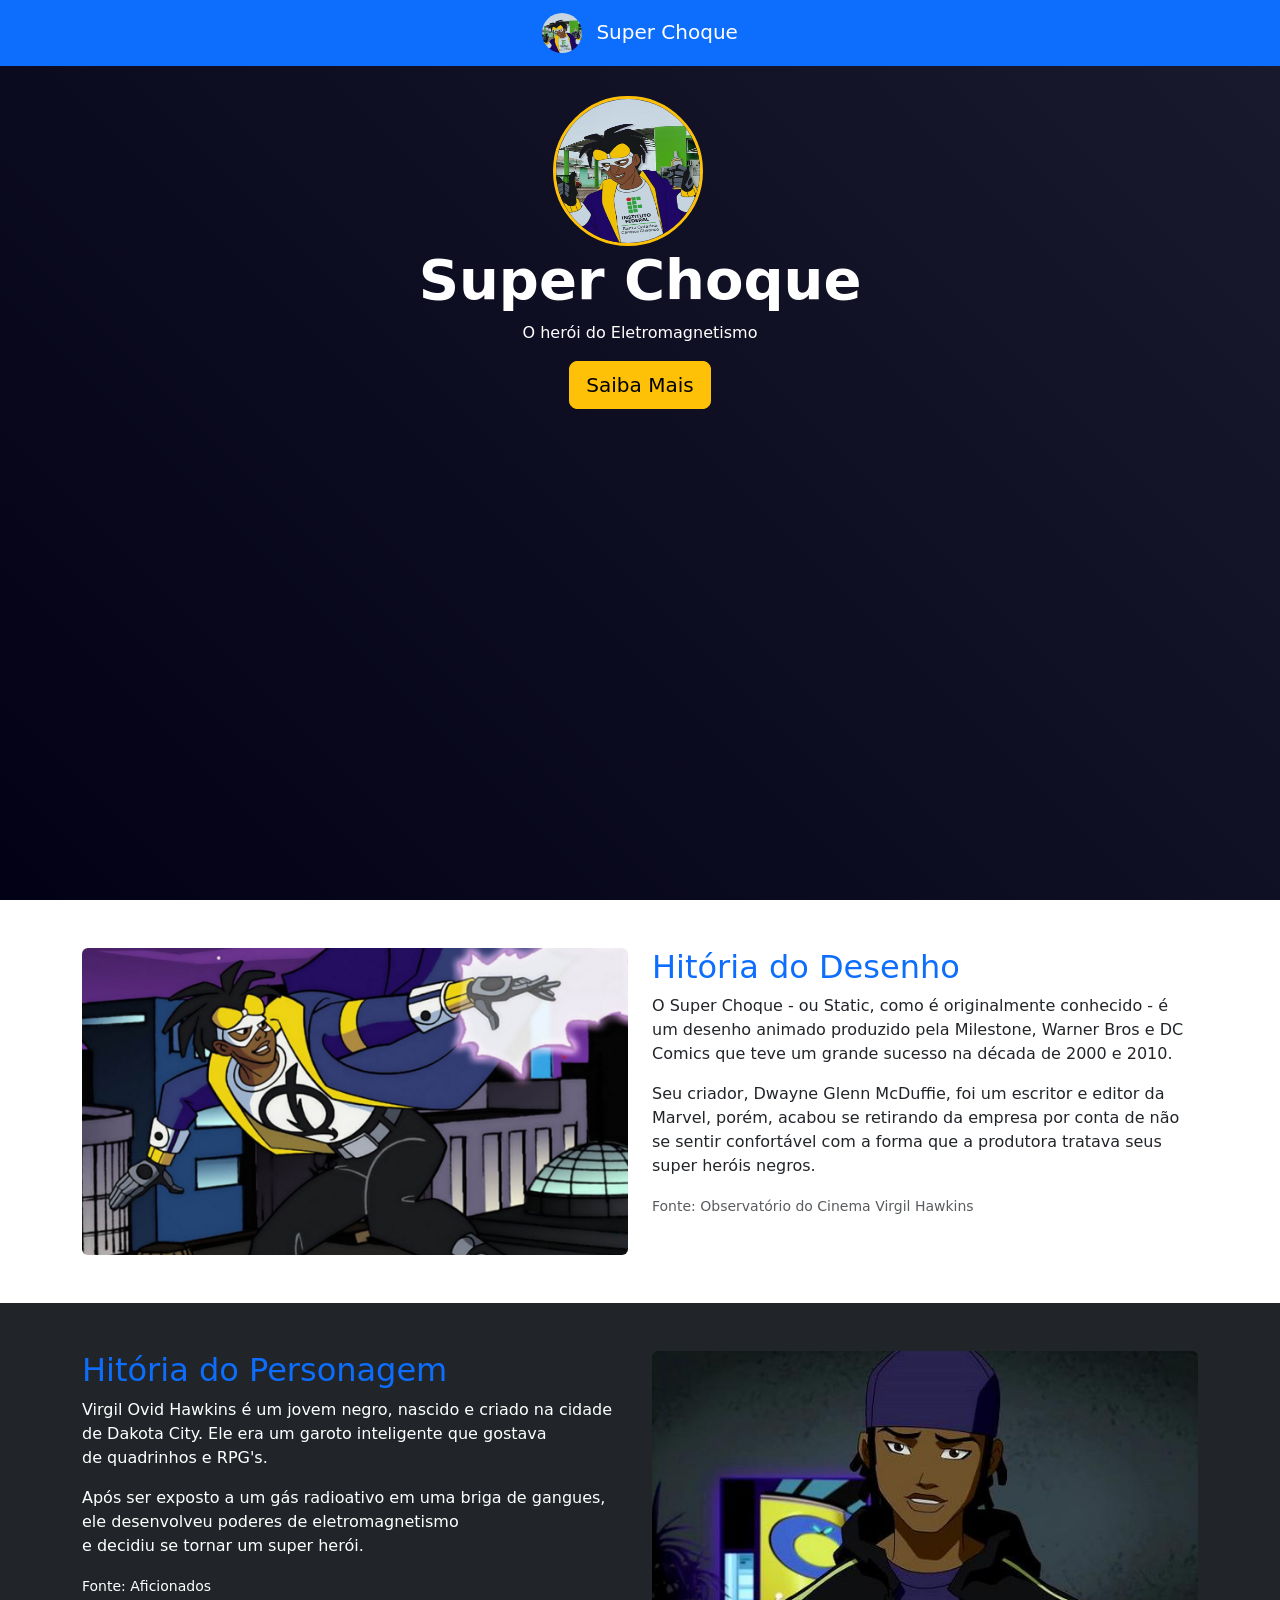
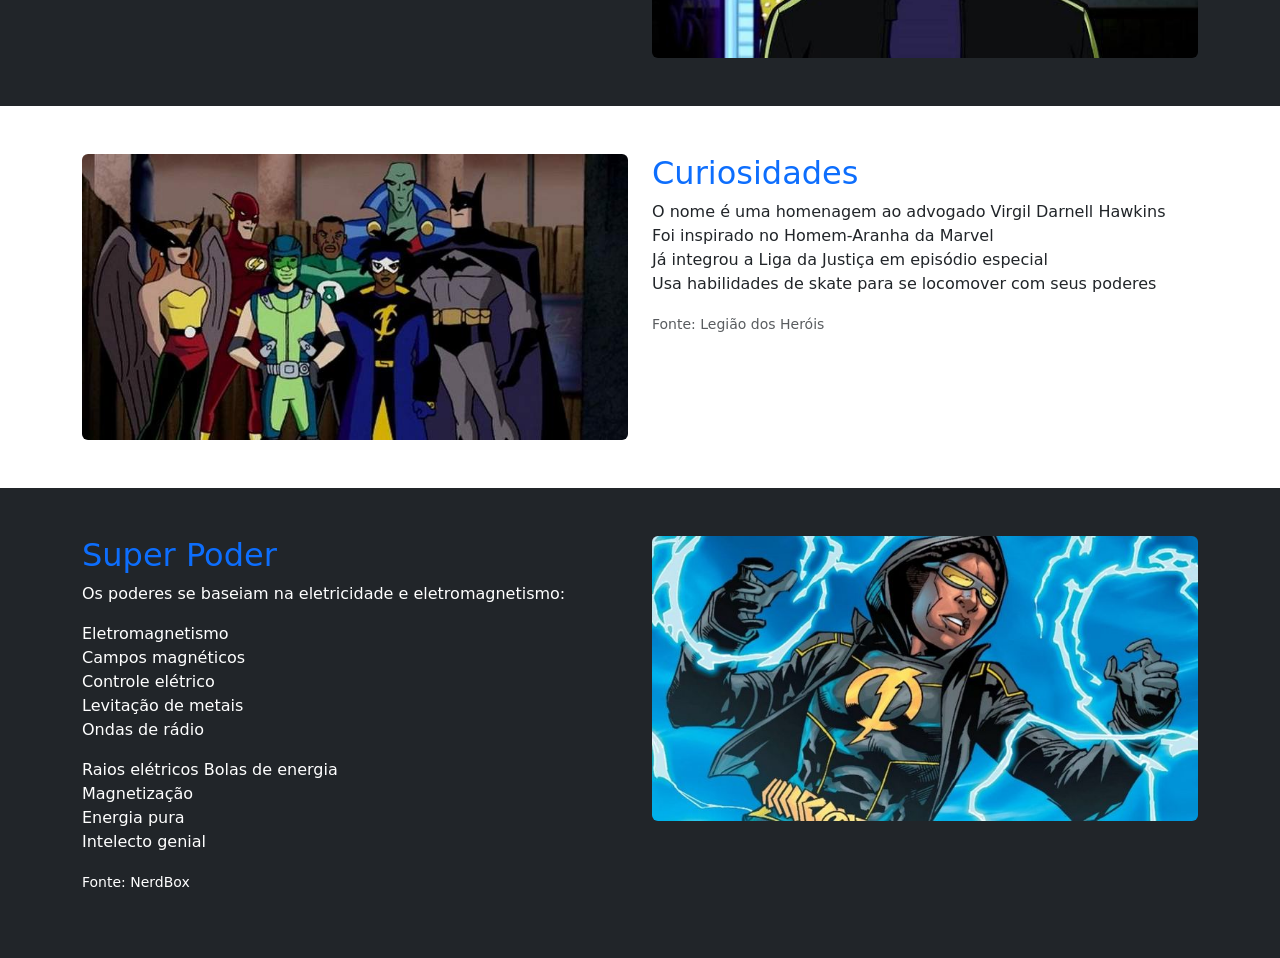
==== site_super_shock/index.html @ 4f136cc4 "Commit do site do super choque" ====
<!doctype html>
<html lang="pt-br">
  <head>
    <meta charset="utf-8">
    <meta name="viewport" content="width=device-width, initial-scale=1">
    <title>Super Choque</title>
    <link href="https://cdn.jsdelivr.net/npm/bootstrap@5.3.8/dist/css/bootstrap.min.css" rel="stylesheet" integrity="sha384-sRIl4kxILFvY47J16cr9ZwB07vP4J8+LH7qKQnuqkuIAvNWLzeN8tE5YBujZqJLB" crossorigin="anonymous">
    <link rel="stylesheet" href="css/style.css"/>
</head>

  <body>

    <!--Menu de navegação -->

    <nav class= "navbar navbar-dark bg-primary fixed-top" >
        <div class="container">
            <a class="navbar-brand mx-auto" href="#">
                <img src="img/icone_tela_principal.png" 
                 width="40"
                 height="40"
                 alt="Super Choque"
                 class="rounded-circle me-2"
                 />
                Super Choque
            </a>
        </div>
    </nav>

    <!--Seção Principal -->
    <header id="inicio" class="hero-section text-center text-white py-5">
        <div class="container mt-5">
            <img 
            src="img/icone_tela_principal.png" 
            alt="Super Choque"
            class="hero-image rounded-circle me-4"
            />
            <h1 class="display-4 fw-bold">Super Choque</h1>
            <p class=""lead>O herói do Eletromagnetismo</p>
            <a href="#" class="btn btn-warning btn-lg"> Saiba Mais</a>
        </div>
    </header>

    <!--História do desenho-->
    <main>
        <section id="hitoria" class="py-5">
            <div class="container">
                <div class="row">
                    <div class="col-6">
                    <img 
                    class="img-fluid rounded"
                    src="img/historia.jpg" 
                    alt="História Super Choque">
                    </div>
                    <div class="col-6">
                        <h2 class="text-primary">Hitória do Desenho</h2>
                        <p>
                        O Super Choque - ou Static, como é originalmente conhecido - é<br>
                        um desenho animado produzido pela Milestone, Warner Bros e DC<br>
                        Comics que teve um grande sucesso na década de 2000 e 2010.<br>
                        </p>

                        <p>
                            Seu criador, Dwayne Glenn McDuffie, foi um escritor e editor da <br>
                            Marvel, porém, acabou se retirando da empresa por conta de não<br>
                            se sentir confortável com a forma que a produtora tratava seus <br>
                            super heróis negros.

                        <p class="text-muted">
                        <small>Fonte: Observatório do Cinema Virgil Hawkins</small>


                        </p>
                    </div>
                </div>
            </div>
        </section>
    

    <!--História do personagem-->
    <section id="personagem" class="bg-dark text-white py-5 ">
        <div class="container">
            <div class="row">
                <div class="col-6">
                    <h2 class="text-primary">Hitória do Personagem</h2>
                    <p>
                        Virgil Ovid Hawkins é um jovem negro, nascido e criado na cidade<br>
                        de Dakota City. Ele era um garoto inteligente que gostava <br>
                        de quadrinhos e RPG's.<br>
                    </p>

                    <p>
                        Após ser exposto a um gás radioativo em uma briga de gangues, <br>
                        ele desenvolveu poderes de eletromagnetismo<br>
                        e decidiu se tornar um super herói.<br>
                    </p>

                    <p class="text-muted">
                        <small class="text-white">Fonte: Aficionados</small>
                    </p>

                </div>
                <div class="col-6 order md-2">
                <img 
                    class="img-fluid rounded"
                    src="img/historia2.jpg" 
                    alt="História Super Choque">
                </div>
            </div>
        </div>
    </section>

    <!--Curiososiadade-->

           <section id="curiosidades" class="py-5">
            <div class="container">
                <div class="row">
                    <div class="col-6">
                    <img 
                    class="img-fluid rounded"
                    src="img/curiosidades.jpeg" 
                    alt="Curiosidades">
                    </div>
                    <div class="col-6">
                        <h2 class="text-primary">Curiosidades</h2>
                        <p>
                        O nome é uma homenagem ao advogado Virgil Darnell Hawkins<br>
                        Foi inspirado no Homem-Aranha da Marvel<br>
                        Já integrou a Liga da Justiça em episódio especial<br>
                        Usa habilidades de skate para se locomover com seus poderes<br>
                        </p>
                        <p class="text-muted">
                        <small>Fonte: Legião dos Heróis</small>
                        </p>
                    </div>
                </div>
            </div>
        </section>
    

    <!--Super poderes-->
        <section id="personagem" class="bg-dark text-white py-5 ">
        <div class="container">
            <div class="row">
                <div class="col-6">
                    <h2 class="text-primary" >Super Poder</h2>
                    <p>
                        Os poderes se baseiam na eletricidade e eletromagnetismo:
                    </p>

                    <p>
                        Eletromagnetismo<br>
                        Campos magnéticos<br>
                        Controle elétrico<br>
                        Levitação de metais<br>
                        Ondas de rádio<br>
                    </p>

                    <p>
                        Raios elétricos
                        Bolas de energia<br>
                        Magnetização<br>
                        Energia pura<br>
                        Intelecto genial<br>
                    </p>

                    <p class="text-muted">
                        <small class="text-white">Fonte: NerdBox</small>
                    </p>

                </div>
                <div class="col-6">
                <img 
                    class="img-fluid rounded"
                    src="img/super_poder.jpeg" 
                    alt="Super Poder">
                </div>
            </div>
        </div>
    </section>


    </main>

    <script src="https://cdn.jsdelivr.net/npm/bootstrap@5.3.8/dist/js/bootstrap.bundle.min.js" integrity="sha384-FKyoEForCGlyvwx9Hj09JcYn3nv7wiPVlz7YYwJrWVcXK/BmnVDxM+D2scQbITxI" crossorigin="anonymous"></script>
  </body>
</html>
---- site_super_shock/css/style.css ----
:root{
    --azul-escuro: #020115;
    --amarelo: #ffc107;

}

.hero-image{
    width: 150px;
    height: 150px;
    border: 3px solid var(--amarelo);
}
.hero-section{
    background: linear-gradient(45deg, var(--azul-escuro), #1a1a2e);
    min-height: 100vh;
}
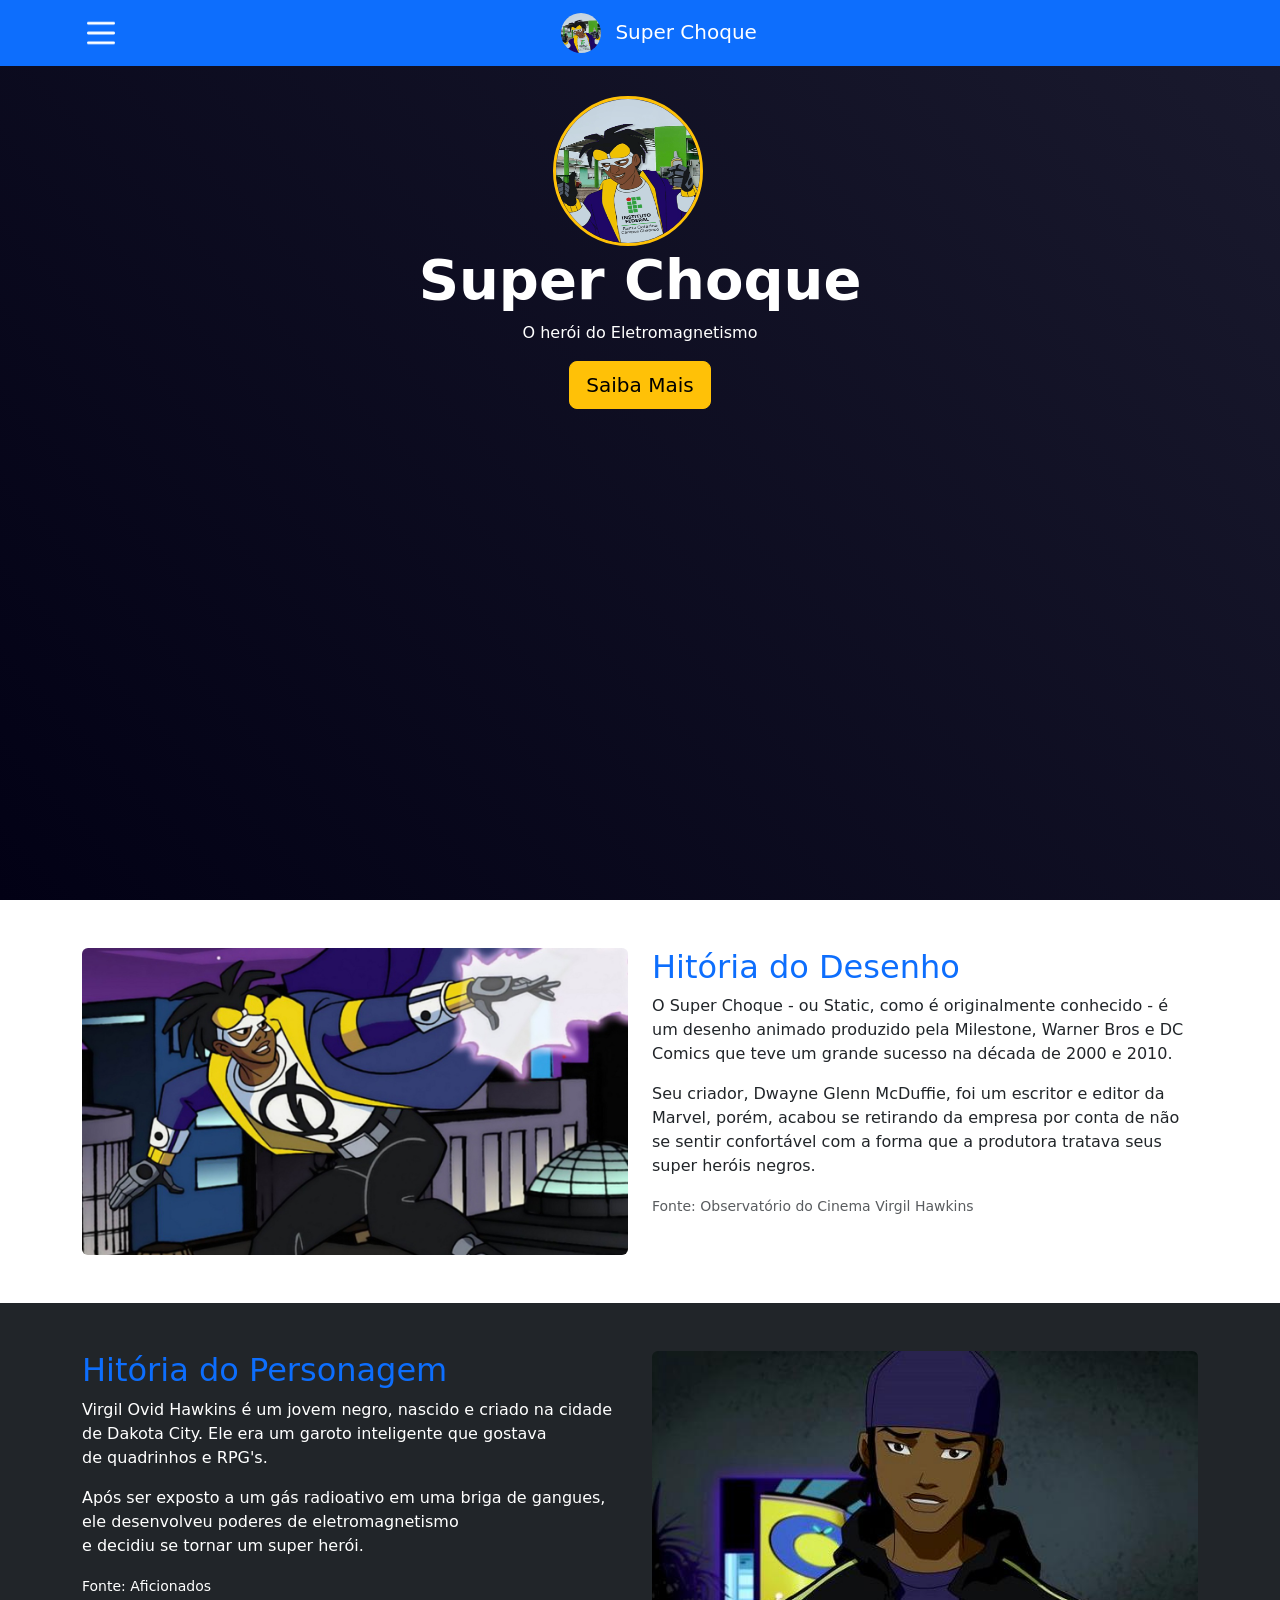
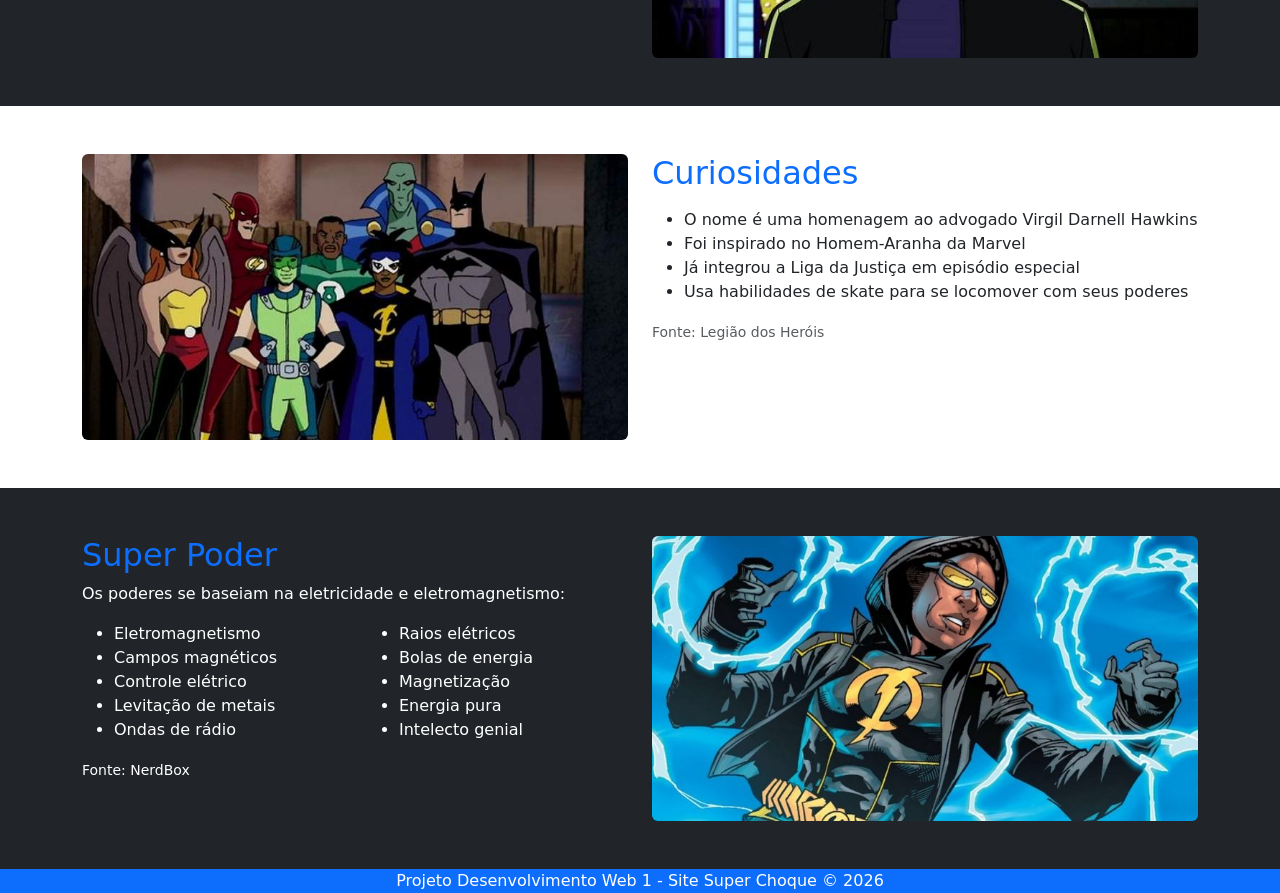
==== commit 558e19f3: "Commit da aula 23/03 Aula do Lord Jackson" ====
--- a/site_super_shock/index.html
+++ b/site_super_shock/index.html
@@ -6,14 +6,33 @@
     <title>Super Choque</title>
     <link href="https://cdn.jsdelivr.net/npm/bootstrap@5.3.8/dist/css/bootstrap.min.css" rel="stylesheet" integrity="sha384-sRIl4kxILFvY47J16cr9ZwB07vP4J8+LH7qKQnuqkuIAvNWLzeN8tE5YBujZqJLB" crossorigin="anonymous">
     <link rel="stylesheet" href="css/style.css"/>
+    <script src="js/menu.js"></script>
 </head>
 
   <body>
 
     <!--Menu de navegação -->
+
+    <div id="menu-lateral" class="menu-lateral">
+        <ul class="menu-itens">
+        <li><a href="#inicio">Início</a></li>
+        <li><a href="#historia">História</a></li>
+        <li><a href="#personagem">Personagem</a></li>
+        <li><a href="#curiosidades">Curiosidades</a></li>
+        <li><a href="#poderes">Poderes</a></li>
+        </ul>
+    </div>
 
     <nav class= "navbar navbar-dark bg-primary fixed-top" >
         <div class="container">
+            <button class="btn-menu" onclick="showMenu()">
+                <img 
+                id="img-menu" 
+                src="img/icon-hamburger-menu.png"
+                width="28" 
+                height="28" 
+                alt="Menu"/>
+            </button>
             <a class="navbar-brand mx-auto" href="#">
                 <img src="img/icone_tela_principal.png" 
                  width="40"
@@ -42,7 +61,7 @@
 
     <!--História do desenho-->
     <main>
-        <section id="hitoria" class="py-5">
+        <section id="historia" class="py-5">
             <div class="container">
                 <div class="row">
                     <div class="col-6">
@@ -123,10 +142,12 @@
                     <div class="col-6">
                         <h2 class="text-primary">Curiosidades</h2>
                         <p>
-                        O nome é uma homenagem ao advogado Virgil Darnell Hawkins<br>
-                        Foi inspirado no Homem-Aranha da Marvel<br>
-                        Já integrou a Liga da Justiça em episódio especial<br>
-                        Usa habilidades de skate para se locomover com seus poderes<br>
+                        <ul>
+                        <li>O nome é uma homenagem ao advogado Virgil Darnell Hawkins</li>
+                        <li>Foi inspirado no Homem-Aranha da Marvel</li>
+                        <li>Já integrou a Liga da Justiça em episódio especial</li>
+                        <li>Usa habilidades de skate para se locomover com seus poderes</li>
+                        </ul>
                         </p>
                         <p class="text-muted">
                         <small>Fonte: Legião dos Heróis</small>
@@ -138,30 +159,38 @@
     
 
     <!--Super poderes-->
-        <section id="personagem" class="bg-dark text-white py-5 ">
+        <section id="poderes" class="bg-dark text-white py-5 ">
         <div class="container">
             <div class="row">
                 <div class="col-6">
                     <h2 class="text-primary" >Super Poder</h2>
-                    <p>
+                      <p>
                         Os poderes se baseiam na eletricidade e eletromagnetismo:
                     </p>
-
-                    <p>
-                        Eletromagnetismo<br>
-                        Campos magnéticos<br>
-                        Controle elétrico<br>
-                        Levitação de metais<br>
-                        Ondas de rádio<br>
-                    </p>
-
-                    <p>
-                        Raios elétricos
-                        Bolas de energia<br>
-                        Magnetização<br>
-                        Energia pura<br>
-                        Intelecto genial<br>
-                    </p>
+                    <div class="row">
+                        <div class="col-6">
+                    <ul>
+                        <li>Eletromagnetismo</li>
+                        <li>Campos magnéticos</li>
+                        <li>Controle elétrico</li>
+                        <li>Levitação de metais</li>
+                        <li>Ondas de rádio</li>
+                        </ul>
+                        <ul>
+        
+                        </div>
+                        <div class="col-6">
+                                                   
+                        <ul>  
+                        <li>Raios elétricos</li>
+                        <li>Bolas de energia</li>
+                        <li>Magnetização</li>
+                        <li>Energia pura</li>
+                        <li>Intelecto genial</li>
+                        </ul> 
+                        </div>
+                    </div>
+                  
 
                     <p class="text-muted">
                         <small class="text-white">Fonte: NerdBox</small>
@@ -177,9 +206,15 @@
             </div>
         </div>
     </section>
-
-
-    </main>
+</main>
+
+<footer class="bg-primary text-white text-center px-3">
+    <div class="container">
+        <p class="mb-0">
+            Projeto Desenvolvimento Web 1 - Site Super Choque &copy; 2026
+        </p>
+    </div>
+</footer>
 
     <script src="https://cdn.jsdelivr.net/npm/bootstrap@5.3.8/dist/js/bootstrap.bundle.min.js" integrity="sha384-FKyoEForCGlyvwx9Hj09JcYn3nv7wiPVlz7YYwJrWVcXK/BmnVDxM+D2scQbITxI" crossorigin="anonymous"></script>
   </body>
--- a/site_super_shock/css/style.css
+++ b/site_super_shock/css/style.css
@@ -12,4 +12,56 @@
 .hero-section{
     background: linear-gradient(45deg, var(--azul-escuro), #1a1a2e);
     min-height: 100vh;
-}+}
+
+@media (max-width: 768px){
+    .hero-image{
+        width: 120px;
+        height: 120px;
+    }
+}
+
+.btn-menu{
+    background: none;
+    border: none;
+    padding: 5px;
+}
+
+.menu-lateral{
+    position: fixed;
+    top: 0;
+    left: -250px;
+    width: 250px;
+    height: 100%;
+    background: var(--azul-escuro);
+    transition: left 0.3s;
+    padding-top: 80px;
+    z-index: 1000;
+}
+
+.menu-lateral.ativa{
+    left: 0;
+    
+}
+
+.menu-lateral ul{
+    list-style: none;
+    padding: 0;
+    margin: 0;
+}
+
+.menu-lateral a{
+    color: white;
+    text-decoration: none;
+    display: block;
+    padding: 15px 20px;
+    border-bottom: 1px solid #1a1a2e;    
+}
+
+.container img {
+  transition: transform 0.5s ease;
+}
+
+.container img:hover {
+  transform: scale(1.05);
+}
